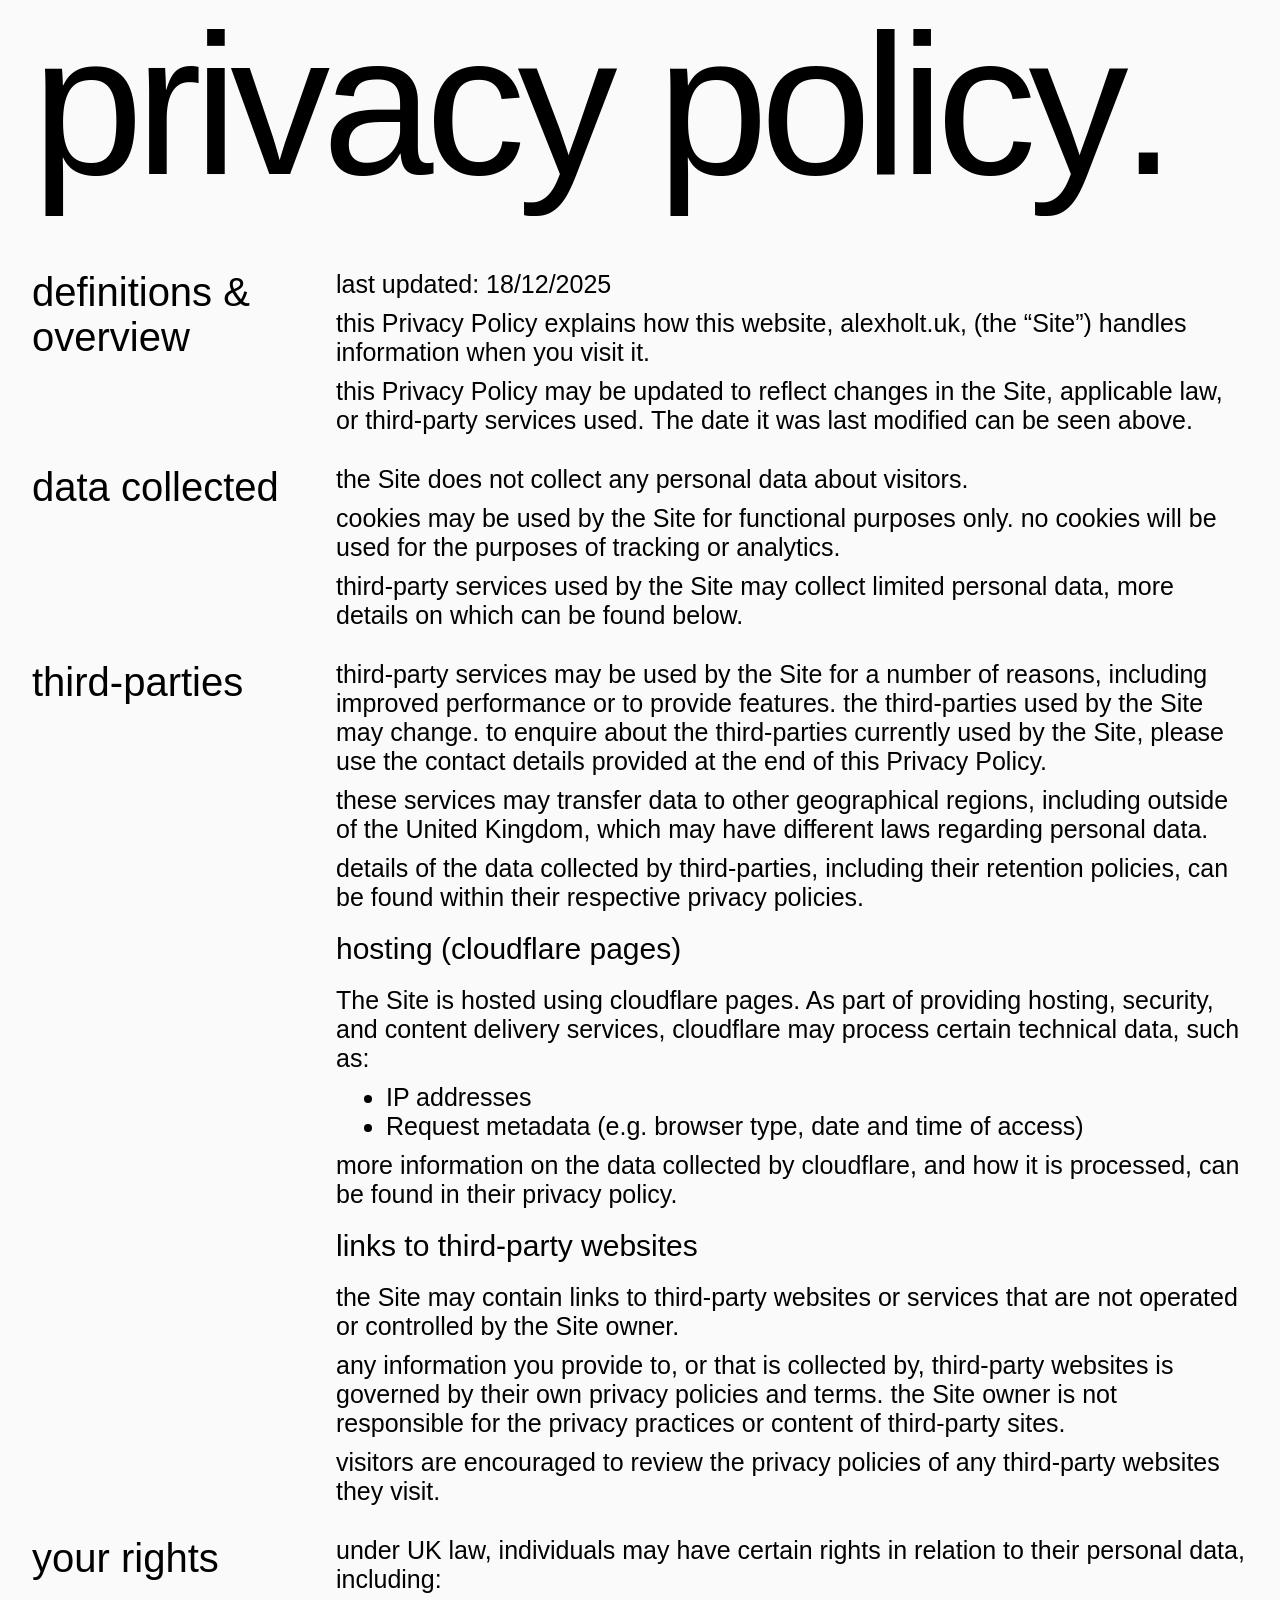
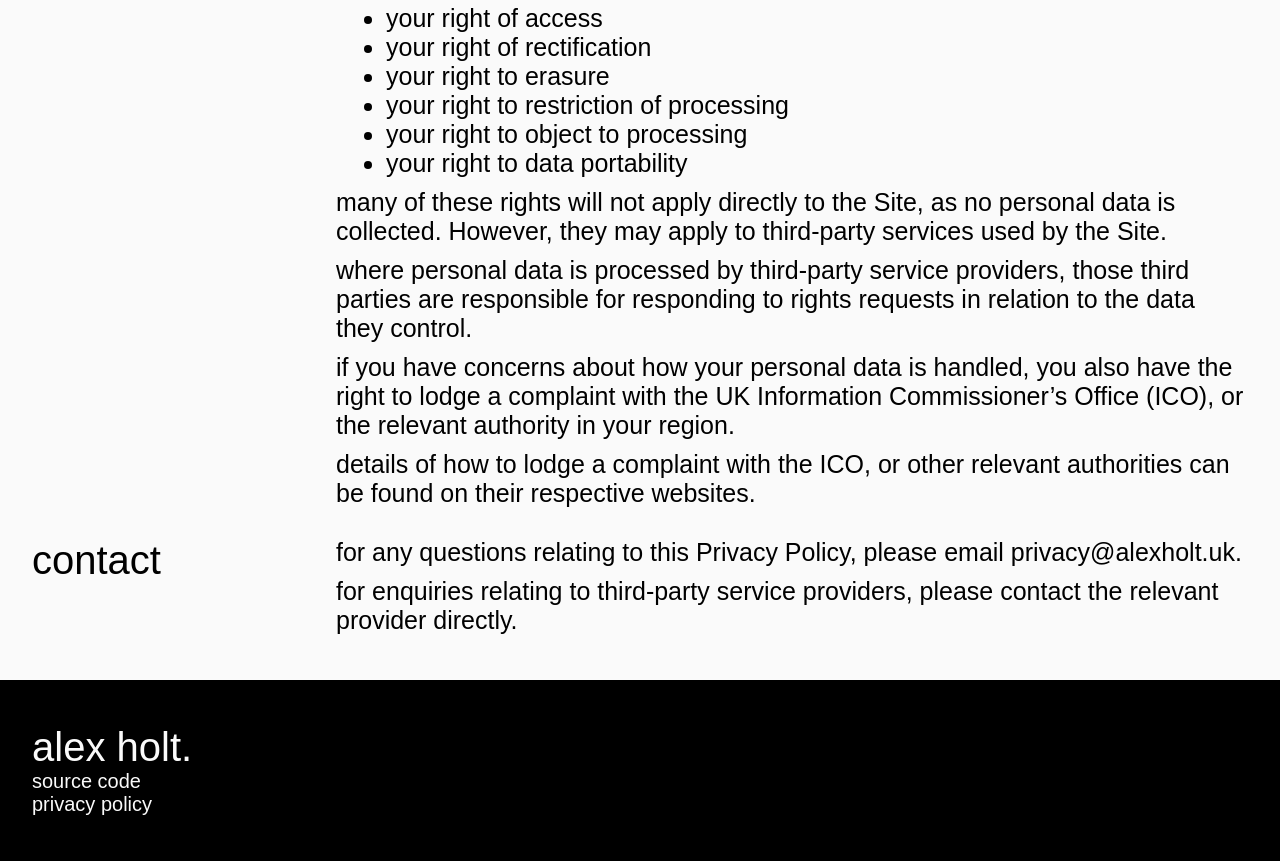
==== privacy/index.html @ 93200f7e "ADDED PRIVACY POLICY (no changes to its text)" ====
<!DOCTYPE html>
<html lang="en">
<head>
    <meta charset="UTF-8">
    <meta name="viewport" content="width=device-width, initial-scale=1.0">
    <link rel="preconnect" href="https://rsms.me/">
    <link rel="stylesheet" href="https://rsms.me/inter/inter.css">

    <link rel="stylesheet" href="styles.css">

    <!-- SEO -->
    <meta name="robots" content="noindex">
    <title>Alex Holt - Privacy Policy</title>

    <!-- Favicons -->
    <link rel="icon" type="image/x-icon" href="../favicon.ico">
    <link rel="icon" type="image/png" sizes="32x32" href="../favicon-32x32.png">
    <link rel="icon" type="image/png" sizes="16x16" href="../favicon-16x16.png">
    <link rel="apple-touch-icon" sizes="180x180" href="../apple-touch-icon.png">

    <!-- Browser Theme Colours -->
    <meta name="theme-color" content="#fafafa" media="(prefers-color-scheme: light)">
    <meta name="theme-color" content="#000" media="(prefers-color-scheme: dark)">
</head>
<body>
    <main>

        <!-- HERO SECTION -->

        <section aria-label="title section">
            <div class="hero">
                <div class="hero-title">
                    <h1 aria-label="privacy policy"><span aria-hidden="true">p</span><span aria-hidden="true">r</span><span aria-hidden="true">i</span><span aria-hidden="true">v</span><span aria-hidden="true">a</span><span aria-hidden="true">c</span><span aria-hidden="true">y</span> <br class="hero-line-break"> <span aria-hidden="true">p</span aria-hidden="true"><span aria-hidden="true">o</span><span aria-hidden="true">l</span><span aria-hidden="true">i</span><span aria-hidden="true">c</span><span aria-hidden="true">y</span><span aria-hidden="true">.</span></h1>
                </div>
            </div>
        </section>

        <!-- PRIVACY POLICY TEXT -->

        <section>
            <div class="policy-main">

                <h2>definitions & overview</h2>
                <div class="policy-section">
                    <p><span class="bold">last updated</span>: 18/12/2025</p>
                    <p>this Privacy Policy explains how this website, alexholt.uk, (the “Site”) handles information when you visit it.</p>
                    <p>this Privacy Policy may be updated to reflect changes in the Site, applicable law, or third-party services used. The date it was last modified can be seen above.</p>
                </div>

                <h2>data collected</h2>
                <div class="policy-section">
                    <p>the Site does not collect any personal data about visitors.</p>
                    <p>cookies may be used by the Site for functional purposes only. no cookies will be used for the purposes of tracking or analytics.</p>
                    <p>third-party services used by the Site may collect limited personal data, more details on which can be found below.</p>
                </div>

                <h2>third-parties</h2>
                <div class="policy-section">
                    <p>third-party services may be used by the Site for a number of reasons, including improved performance or to provide features. the third-parties used by the Site may change. to enquire about the third-parties currently used by the Site, please use the contact details provided at the end of this Privacy Policy.</p>
                    <p>these services may transfer data to other geographical regions, including outside of the United Kingdom, which may have different laws regarding personal data.</p>
                    <p>details of the data collected by third-parties, including their retention policies, can be found within their respective privacy policies.</p>

                    <h3>hosting (cloudflare pages)</h3>
                    <p>The Site is hosted using cloudflare pages. As part of providing hosting, security, and content delivery services, cloudflare may process certain technical data, such as:</p>
                    <ul>
                        <li>IP addresses</li>
                        <li>Request metadata (e.g. browser type, date and time of access)</li>
                    </ul>
                    <p>more information on the data collected by cloudflare, and how it is processed, can be found in their privacy policy.</p>

                    <h3>links to third-party websites</h3>
                    <p>the Site may contain links to third-party websites or services that are not operated or controlled by the Site owner.</p>
                    <p>any information you provide to, or that is collected by, third-party websites is governed by their own privacy policies and terms. the Site owner is not responsible for the privacy practices or content of third-party sites.</p>
                    <p>visitors are encouraged to review the privacy policies of any third-party websites they visit.</p>
                </div>

                <h2>your rights</h2>
                <div class="policy-section">
                    <p>under UK law, individuals may have certain rights in relation to their personal data, including:</p>
                    <ul>
                        <li>your right of access</li>
                        <li>your right of rectification</li>
                        <li>your right to erasure</li>
                        <li>your right to restriction of processing</li>
                        <li>your right to object to processing</li>
                        <li>your right to data portability</li>
                    </ul>
                    <p>many of these rights will not apply directly to the Site, as no personal data is collected. However, they may apply to third-party services used by the Site.</p>
                    <p>where personal data is processed by third-party service providers, those third parties are responsible for responding to rights requests in relation to the data they control.</p>
                    <p>if you have concerns about how your personal data is handled, you also have the right to lodge a complaint with the UK Information Commissioner’s Office (ICO), or the relevant authority in your region.</p>
                    <p>details of how to lodge a complaint with the ICO, or other relevant authorities can be found on their respective websites.</p>
                </div>

                <h2>contact</h2>
                <div class="policy-section">
                    <p>for any questions relating to this Privacy Policy, please email <a href="mailto:privacy@alexholt.uk" class="policy-link">privacy@alexholt.uk</a>.</p>
                    <p>for enquiries relating to third-party service providers, please contact the relevant provider directly.</p>
                </div>

            </div>
        </section>
    </main>

  <!-- FOOTER -->

  <footer>
    <div class="footer">
      <div class="hero-title">
        <a href="../">
            <h2 aria-label="alex holt"><span aria-hidden="true">a</span><span aria-hidden="true">l</span><span aria-hidden="true">e</span><span aria-hidden="true">x</span> <span aria-hidden="true">h</span><span aria-hidden="true">o</span><span aria-hidden="true">l</span><span aria-hidden="true">t</span><span aria-hidden="true">.</span></h2>
        </a>
      </div>
      <ul>
        <li><a href="https://github.com/holtalex/alexholt.uk" target="_blank">source code</a></li>
        <li><a href="../privacy/">privacy policy</a></li>
      </ul>
    </div>
  </footer>

</body>
</html>
---- privacy/styles.css ----
* {
  margin: 0;
  padding: 0;
  box-sizing: border-box;
}

:root {
  --primary-color: #000;
  --secondary-color: #555;
  --background-color: #fafafa;
}

@media (prefers-color-scheme: dark) {
  :root {
    --primary-color: #fafafa;
    --secondary-color: #aaa;
    --background-color: #000;
  }
}

html {
  font-size: 62.5%;
}

body {
  font-family: Inter, sans-serif;
  font-feature-settings: 'liga' 1, 'calt' 1; /* fix for Chrome */
  color: var(--primary-color);
  background-color: var(--background-color);
}

@supports (font-variation-settings: normal) {
  body { font-family: InterVariable, sans-serif; }
}


/* HERO SECTION */


.hero {
    width: 95%;
    margin: 3rem auto 10vh auto;
}

.hero h1 {
  font-size: clamp(10rem, 20vw, 20rem);
  font-weight: 500;
  line-height: 0.75;
  letter-spacing: -0.04em;
}

.hero-line-break {
    display: none;
}

@media (hover: hover) {
  /* Add hover effects for individual letters */
  .hero-title span {
    display: inline-block;
    transition: transform 0.25s ease;
  }

  .hero-title span:nth-child(odd):hover {
    transform: skewX(-15deg);
  }

  .hero-title span:nth-child(even):hover {
    transform: skewX(15deg);
  }
}

@media (max-width: 1250px) {
    .hero h1 {
        font-size: clamp(10rem, 20vw, 15rem);
    }
}

@media (max-width: 1000px) {
    .hero h1 {
        font-size: clamp(10rem, 20vw, 10rem);
    }
}

@media (max-width: 768px) {
    .hero h1 {
        line-height: 0.9;
    }

    .hero-line-break {
        display: block;
    }
    .hero {
        margin-bottom: 8vh;
    }
}


/* PRIVACY POLICY TEXT */


.policy-main {
    width: 95%;
    margin: 0 auto;
    display: grid;
    grid-template-columns: 1fr 3fr;
}

.policy-main h2 {
    font-size: 4rem;
    font-weight: 400;
}

.policy-section:not(:last-child) {
    margin-bottom: 10rem;
}

.policy-section:not(:last-child) {
    margin-bottom: 3rem;
}

.policy-section h3 {
    font-size: 3rem;
    font-weight: 300;
    margin: 2rem 0;
    display: flex;
    align-items: center;
    gap: 1rem;
}

.policy-section p, .policy-section li {
    font-size: 2.5rem;
    font-weight: 200;
}

.policy-section p:not(:last-child) {
    margin-bottom: 1rem;
}

.bold {
    font-weight: 400;
}

.policy-section ul {
    padding-left: 5rem;
    margin-bottom: 1rem;
}

.policy-link {
    display: inline-block;
    text-decoration: none;
    color: inherit;
    transition: transform 0.25s ease;
}

@media (hover: hover) {
  .policy-link:hover {
    transform: skew(-12deg);
  }
}

@media (max-width: 1100px) {
    .policy-main {
        grid-template-columns: 1fr;
    }

    .policy-main h2:not(:last-child) {
        margin-bottom: 2rem;
    }

    .policy-section:not(:last-child) {
        margin-bottom: 5rem;
    }
}


/* FOOTER */

footer {
    color: var(--background-color);
    background-color: var(--primary-color);
}

.footer {
    width: 95%;
    margin: 5vh auto 0 auto;
    padding: 5vh 0;
}

.footer h2 {
    font-size: clamp(4rem, 2vw, 2vw);
    font-weight: 500;
}

.footer li {
    list-style: none;
}

.footer a {
    font-size: clamp(2rem, 1vw, 1vw);
    display: inline-block;
    text-decoration: none;
    color: inherit;
    transition: transform 0.25s ease;
}

@media (hover: hover) {
  .footer li a:hover {
    transform: skew(-12deg);
  }
}

@media (max-width: 768px) {
  .footer {
    text-align: center;
  }

  .footer h2 {
    font-size: 4rem;
  }

  .footer a {
    font-size: 2rem;
  }
}
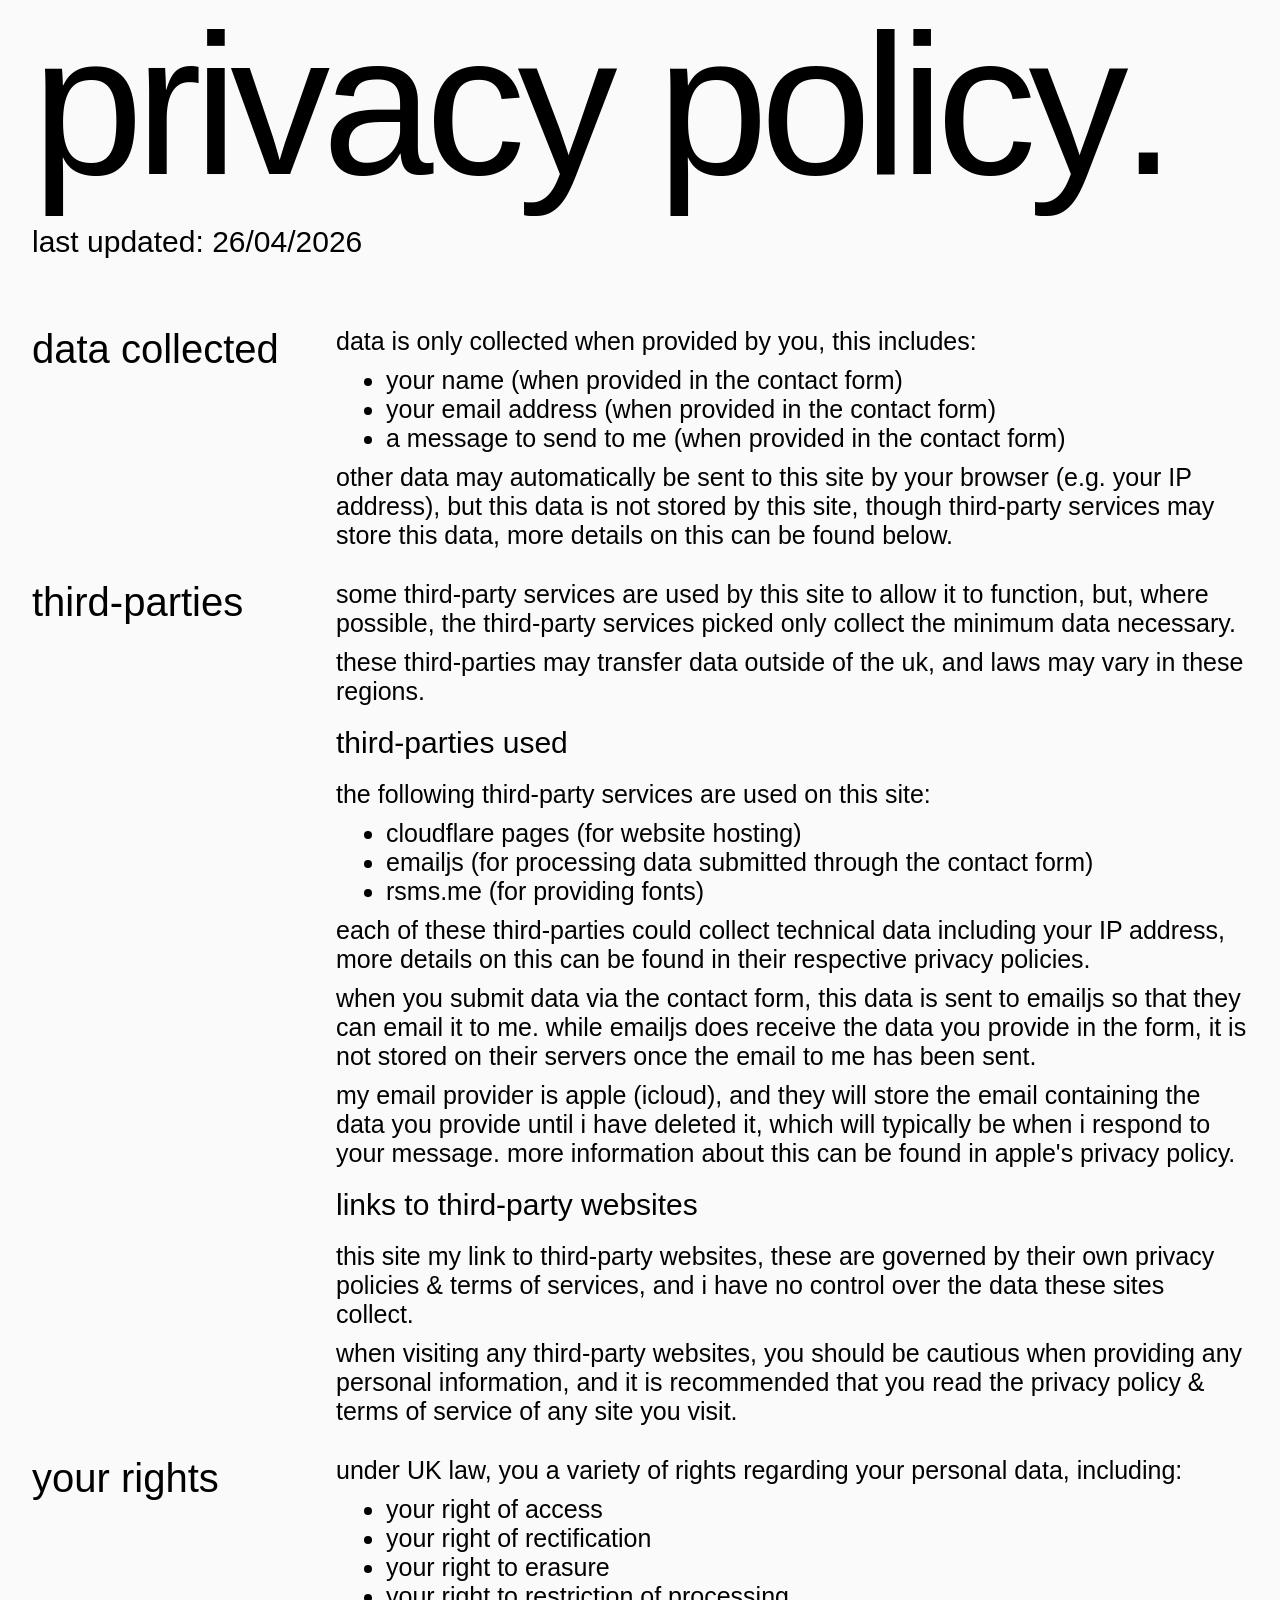
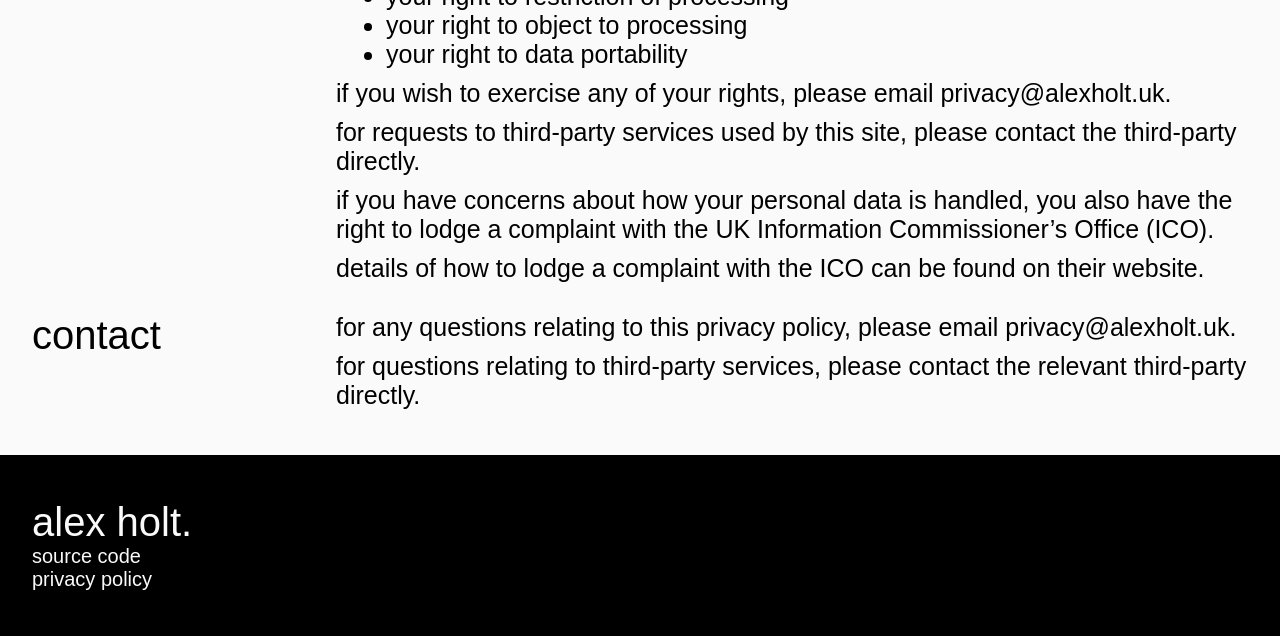
==== commit 3de7b672: "CONTACT FORM ADDED!!" ====
--- a/privacy/index.html
+++ b/privacy/index.html
@@ -32,6 +32,7 @@
                 <div class="hero-title">
                     <h1 aria-label="privacy policy"><span aria-hidden="true">p</span><span aria-hidden="true">r</span><span aria-hidden="true">i</span><span aria-hidden="true">v</span><span aria-hidden="true">a</span><span aria-hidden="true">c</span><span aria-hidden="true">y</span> <br class="hero-line-break"> <span aria-hidden="true">p</span aria-hidden="true"><span aria-hidden="true">o</span><span aria-hidden="true">l</span><span aria-hidden="true">i</span><span aria-hidden="true">c</span><span aria-hidden="true">y</span><span aria-hidden="true">.</span></h1>
                 </div>
+                <h3 class="last-updated">last updated: 26/04/2026</h3>
             </div>
         </section>
 
@@ -40,43 +41,47 @@
         <section>
             <div class="policy-main">
 
-                <h2>definitions & overview</h2>
+                <!-- <h2>definitions & overview</h2>
                 <div class="policy-section">
-                    <p><span class="bold">last updated</span>: 18/12/2025</p>
+                    <p><span class="bold">last updated</span>: 25/04/2026</p>
                     <p>this Privacy Policy explains how this website, alexholt.uk, (the “Site”) handles information when you visit it.</p>
                     <p>this Privacy Policy may be updated to reflect changes in the Site, applicable law, or third-party services used. The date it was last modified can be seen above.</p>
-                </div>
+                </div> -->
 
                 <h2>data collected</h2>
                 <div class="policy-section">
-                    <p>the Site does not collect any personal data about visitors.</p>
-                    <p>cookies may be used by the Site for functional purposes only. no cookies will be used for the purposes of tracking or analytics.</p>
-                    <p>third-party services used by the Site may collect limited personal data, more details on which can be found below.</p>
+                    <p>data is only collected when provided by you, this includes:</p>
+                    <ul>
+                        <li>your name (when provided in the contact form)</li>
+                        <li>your email address (when provided in the contact form)</li>
+                        <li>a message to send to me (when provided in the contact form)</li>
+                    </ul>
+                    <p>other data may automatically be sent to this site by your browser (e.g. your IP address), but this data is not stored by this site, though third-party services may store this data, more details on this can be found below.</p>
                 </div>
 
                 <h2>third-parties</h2>
                 <div class="policy-section">
-                    <p>third-party services may be used by the Site for a number of reasons, including improved performance or to provide features. the third-parties used by the Site may change. to enquire about the third-parties currently used by the Site, please use the contact details provided at the end of this Privacy Policy.</p>
-                    <p>these services may transfer data to other geographical regions, including outside of the United Kingdom, which may have different laws regarding personal data.</p>
-                    <p>details of the data collected by third-parties, including their retention policies, can be found within their respective privacy policies.</p>
-
-                    <h3>hosting (cloudflare pages)</h3>
-                    <p>The Site is hosted using cloudflare pages. As part of providing hosting, security, and content delivery services, cloudflare may process certain technical data, such as:</p>
+                    <p>some third-party services are used by this site to allow it to function, but, where possible, the third-party services picked only collect the minimum data necessary.</p>
+                    <p>these third-parties may transfer data outside of the uk, and laws may vary in these regions.</p>
+                    <h3>third-parties used</h3>
+                    <p>the following third-party services are used on this site:</p>
                     <ul>
-                        <li>IP addresses</li>
-                        <li>Request metadata (e.g. browser type, date and time of access)</li>
+                        <li>cloudflare pages (for website hosting)</li>
+                        <li>emailjs (for processing data submitted through the contact form)</li>
+                        <li>rsms.me (for providing fonts)</li>
                     </ul>
-                    <p>more information on the data collected by cloudflare, and how it is processed, can be found in their privacy policy.</p>
+                    <p>each of these third-parties could collect technical data including your IP address, more details on this can be found in their respective privacy policies.</p>
+                    <p>when you submit data via the contact form, this data is sent to emailjs so that they can email it to me. while emailjs does receive the data you provide in the form, it is not stored on their servers once the email to me has been sent.</p>
+                    <p>my email provider is apple (icloud), and they will store the email containing the data you provide until i have deleted it, which will typically be when i respond to your message. more information about this can be found in apple's privacy policy.</p>
 
                     <h3>links to third-party websites</h3>
-                    <p>the Site may contain links to third-party websites or services that are not operated or controlled by the Site owner.</p>
-                    <p>any information you provide to, or that is collected by, third-party websites is governed by their own privacy policies and terms. the Site owner is not responsible for the privacy practices or content of third-party sites.</p>
-                    <p>visitors are encouraged to review the privacy policies of any third-party websites they visit.</p>
+                    <p>this site my link to third-party websites, these are governed by their own privacy policies & terms of services, and i have no control over the data these sites collect.</p>
+                    <p>when visiting any third-party websites, you should be cautious when providing any personal information, and it is recommended that you read the privacy policy & terms of service of any site you visit.</p>
                 </div>
 
                 <h2>your rights</h2>
                 <div class="policy-section">
-                    <p>under UK law, individuals may have certain rights in relation to their personal data, including:</p>
+                    <p>under UK law, you a variety of rights regarding your personal data, including:</p>
                     <ul>
                         <li>your right of access</li>
                         <li>your right of rectification</li>
@@ -85,16 +90,16 @@
                         <li>your right to object to processing</li>
                         <li>your right to data portability</li>
                     </ul>
-                    <p>many of these rights will not apply directly to the Site, as no personal data is collected. However, they may apply to third-party services used by the Site.</p>
-                    <p>where personal data is processed by third-party service providers, those third parties are responsible for responding to rights requests in relation to the data they control.</p>
-                    <p>if you have concerns about how your personal data is handled, you also have the right to lodge a complaint with the UK Information Commissioner’s Office (ICO), or the relevant authority in your region.</p>
-                    <p>details of how to lodge a complaint with the ICO, or other relevant authorities can be found on their respective websites.</p>
+                    <p>if you wish to exercise any of your rights, please email <a href="mailto:privacy@alexholt.uk" class="policy-link">privacy@alexholt.uk</a>. </p>
+                    <p>for requests to third-party services used by this site, please contact the third-party directly.</p>
+                    <p>if you have concerns about how your personal data is handled, you also have the right to lodge a complaint with the UK Information Commissioner’s Office (ICO).</p>
+                    <p>details of how to lodge a complaint with the ICO can be found on their website.</p>
                 </div>
 
                 <h2>contact</h2>
                 <div class="policy-section">
-                    <p>for any questions relating to this Privacy Policy, please email <a href="mailto:privacy@alexholt.uk" class="policy-link">privacy@alexholt.uk</a>.</p>
-                    <p>for enquiries relating to third-party service providers, please contact the relevant provider directly.</p>
+                    <p>for any questions relating to this privacy policy, please email <a href="mailto:privacy@alexholt.uk" class="policy-link">privacy@alexholt.uk</a>.</p>
+                    <p>for questions relating to third-party services, please contact the relevant third-party directly.</p>
                 </div>
 
             </div>
--- a/privacy/styles.css
+++ b/privacy/styles.css
@@ -39,14 +39,20 @@
 
 .hero {
     width: 95%;
-    margin: 3rem auto 10vh auto;
+    margin: 3rem auto 7.5vh auto;
 }
 
 .hero h1 {
   font-size: clamp(10rem, 20vw, 20rem);
   font-weight: 500;
   line-height: 0.75;
+  padding-bottom: 5vh;
   letter-spacing: -0.04em;
+}
+
+.last-updated {
+  font-size: 3rem;
+  font-weight: 400;
 }
 
 .hero-line-break {
